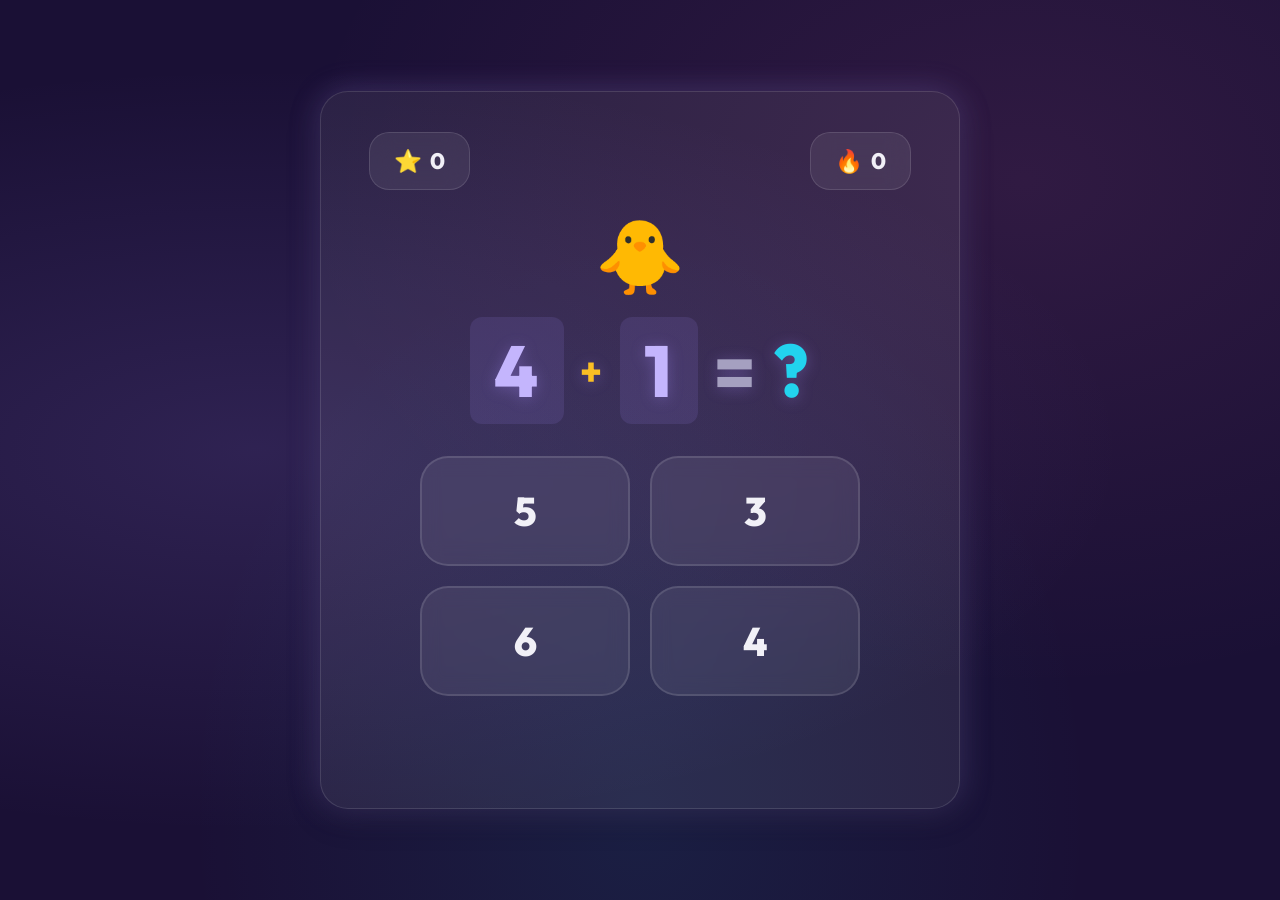
==== arithmatic/index.html @ 64e122e7 "arithmatic" ====
<!DOCTYPE html>
<html lang="en">
<head>
  <meta charset="UTF-8">
  <meta name="viewport" content="width=device-width, initial-scale=1.0, user-scalable=no">
  <meta name="description" content="A fun arithmetic game for toddlers — learn addition and subtraction with colorful animations!">
  <meta name="theme-color" content="#6C5CE7">
  <meta name="apple-mobile-web-app-capable" content="yes">
  <title>🧮 Math Fun! — Arithmetic Game for Kids</title>
  <link rel="preconnect" href="https://fonts.googleapis.com">
  <link rel="preconnect" href="https://fonts.gstatic.com" crossorigin>
  <link href="https://fonts.googleapis.com/css2?family=Outfit:wght@400;600;800&display=swap" rel="stylesheet">
  <link rel="stylesheet" href="style.css">
</head>
<body>
  <div id="app">
    <!-- Top Bar -->
    <header id="top-bar">
      <div class="score-badge" id="score-badge">
        <span class="score-icon">⭐</span>
        <span id="score-value">0</span>
      </div>
      <div class="streak-badge" id="streak-badge">
        <span class="streak-icon">🔥</span>
        <span id="streak-value">0</span>
      </div>
    </header>

    <!-- Game Card -->
    <main id="game-card">
      <div id="question-area">
        <div id="question-emoji" aria-hidden="true">🤔</div>
        <div id="question-text" role="heading" aria-level="1">
          <span id="num1" class="num">?</span>
          <span id="operator" class="op">+</span>
          <span id="num2" class="num">?</span>
          <span class="eq">=</span>
          <span class="q-mark">?</span>
        </div>
      </div>

      <div id="answers-grid" role="group" aria-label="Choose your answer">
        <button class="answer-btn" id="ans-0" aria-label="Answer option 1"></button>
        <button class="answer-btn" id="ans-1" aria-label="Answer option 2"></button>
        <button class="answer-btn" id="ans-2" aria-label="Answer option 3"></button>
        <button class="answer-btn" id="ans-3" aria-label="Answer option 4"></button>
      </div>

      <div id="feedback" aria-live="polite"></div>
    </main>

    <!-- Confetti Canvas -->
    <canvas id="confetti-canvas" aria-hidden="true"></canvas>
  </div>

  <script src="app.js"></script>
</body>
</html>
---- arithmatic/style.css ----
/* ============================================
   Math Fun! — Arithmetic Game for Kids
   ============================================ */

/* --- Design Tokens --- */
:root {
  --clr-bg: #1a1035;
  --clr-bg-card: rgba(255, 255, 255, 0.07);
  --clr-bg-card-border: rgba(255, 255, 255, 0.12);
  --clr-surface: #2d1f5e;
  --clr-primary: #a78bfa;
  --clr-primary-vivid: #c4b5fd;
  --clr-accent-green: #34d399;
  --clr-accent-red: #f87171;
  --clr-accent-yellow: #fbbf24;
  --clr-accent-pink: #f472b6;
  --clr-accent-cyan: #22d3ee;
  --clr-text: #f1f0f7;
  --clr-text-muted: #a5a0c0;

  --font-main: 'Outfit', system-ui, sans-serif;

  --radius-sm: 12px;
  --radius-md: 20px;
  --radius-lg: 28px;
  --radius-full: 50%;

  --shadow-soft: 0 8px 32px rgba(0, 0, 0, 0.3);
  --shadow-glow-green: 0 0 20px rgba(52, 211, 153, 0.4);
  --shadow-glow-red: 0 0 20px rgba(248, 113, 113, 0.4);
  --shadow-glow-primary: 0 0 30px rgba(167, 139, 250, 0.3);

  --transition-fast: 0.2s cubic-bezier(0.4, 0, 0.2, 1);
  --transition-bounce: 0.4s cubic-bezier(0.34, 1.56, 0.64, 1);
}

/* --- Reset & Base --- */
*, *::before, *::after {
  margin: 0;
  padding: 0;
  box-sizing: border-box;
}

html {
  font-size: 16px;
  -webkit-tap-highlight-color: transparent;
  -webkit-text-size-adjust: 100%;
}

body {
  font-family: var(--font-main);
  background: var(--clr-bg);
  background-image:
    radial-gradient(ellipse at 20% 50%, rgba(167, 139, 250, 0.15) 0%, transparent 60%),
    radial-gradient(ellipse at 80% 20%, rgba(244, 114, 182, 0.1) 0%, transparent 50%),
    radial-gradient(ellipse at 50% 90%, rgba(34, 211, 238, 0.08) 0%, transparent 50%);
  color: var(--clr-text);
  min-height: 100dvh;
  overflow: hidden;
  display: flex;
  align-items: center;
  justify-content: center;
}

/* --- App Container --- */
#app {
  width: 100%;
  max-width: 480px;
  min-height: 100dvh;
  display: flex;
  flex-direction: column;
  padding: 16px 20px 24px;
  position: relative;
}

/* --- Top Bar --- */
#top-bar {
  display: flex;
  justify-content: space-between;
  align-items: center;
  margin-bottom: 20px;
  flex-shrink: 0;
}

.score-badge,
.streak-badge {
  display: flex;
  align-items: center;
  gap: 8px;
  background: var(--clr-bg-card);
  backdrop-filter: blur(12px);
  -webkit-backdrop-filter: blur(12px);
  border: 1px solid var(--clr-bg-card-border);
  border-radius: var(--radius-md);
  padding: 10px 18px;
  font-size: 1.2rem;
  font-weight: 800;
  transition: transform var(--transition-bounce);
}

.score-badge.pop,
.streak-badge.pop {
  transform: scale(1.15);
}

.score-icon,
.streak-icon {
  font-size: 1.4rem;
}

/* --- Game Card --- */
#game-card {
  flex: 1;
  display: flex;
  flex-direction: column;
  align-items: center;
  justify-content: center;
  gap: 32px;
}

/* --- Question Area --- */
#question-area {
  text-align: center;
  animation: fadeSlideIn 0.5s ease-out;
}

#question-emoji {
  font-size: 3.5rem;
  margin-bottom: 16px;
  animation: float 3s ease-in-out infinite;
}

#question-text {
  font-size: 3rem;
  font-weight: 800;
  display: flex;
  align-items: center;
  justify-content: center;
  gap: 12px;
  letter-spacing: 2px;
  text-shadow: 0 2px 15px rgba(167, 139, 250, 0.3);
}

.num {
  color: var(--clr-primary-vivid);
  background: rgba(167, 139, 250, 0.12);
  padding: 4px 16px;
  border-radius: var(--radius-sm);
}

.op {
  color: var(--clr-accent-yellow);
  font-size: 2.4rem;
}

.eq {
  color: var(--clr-text-muted);
}

.q-mark {
  color: var(--clr-accent-cyan);
  animation: pulse 1.5s ease-in-out infinite;
}

/* Question transition */
#question-area.swap-out {
  animation: swapOut 0.25s ease-in forwards;
}

#question-area.swap-in {
  animation: swapIn 0.35s ease-out forwards;
}

/* --- Answer Grid --- */
#answers-grid {
  display: grid;
  grid-template-columns: 1fr 1fr;
  gap: 16px;
  width: 100%;
  max-width: 360px;
}

.answer-btn {
  font-family: var(--font-main);
  font-size: 1.8rem;
  font-weight: 800;
  padding: 20px 10px;
  border: 2px solid var(--clr-bg-card-border);
  border-radius: var(--radius-md);
  background: var(--clr-bg-card);
  backdrop-filter: blur(10px);
  -webkit-backdrop-filter: blur(10px);
  color: var(--clr-text);
  cursor: pointer;
  transition:
    transform var(--transition-fast),
    background var(--transition-fast),
    border-color var(--transition-fast),
    box-shadow var(--transition-fast);
  user-select: none;
  -webkit-user-select: none;
  min-height: 72px;
  position: relative;
  overflow: hidden;
}

.answer-btn::before {
  content: '';
  position: absolute;
  inset: 0;
  background: linear-gradient(135deg, rgba(255,255,255,0.08), transparent);
  opacity: 0;
  transition: opacity var(--transition-fast);
}

.answer-btn:hover::before,
.answer-btn:focus-visible::before {
  opacity: 1;
}

.answer-btn:active {
  transform: scale(0.95);
}

.answer-btn:focus-visible {
  outline: 3px solid var(--clr-primary);
  outline-offset: 3px;
}

/* Correct */
.answer-btn.correct {
  background: rgba(52, 211, 153, 0.2);
  border-color: var(--clr-accent-green);
  box-shadow: var(--shadow-glow-green);
  animation: correctPop 0.5s ease-out;
  color: var(--clr-accent-green);
}

/* Wrong */
.answer-btn.wrong {
  background: rgba(248, 113, 113, 0.15);
  border-color: var(--clr-accent-red);
  box-shadow: var(--shadow-glow-red);
  animation: shake 0.5s ease-out;
  color: var(--clr-accent-red);
}

/* Disabled after answer */
.answer-btn.disabled {
  pointer-events: none;
  opacity: 0.4;
}

/* --- Feedback --- */
#feedback {
  font-size: 1.3rem;
  font-weight: 600;
  min-height: 2rem;
  text-align: center;
  transition: opacity var(--transition-fast);
}

#feedback.correct-msg {
  color: var(--clr-accent-green);
  animation: feedbackPop 0.4s ease-out;
}

#feedback.wrong-msg {
  color: var(--clr-accent-red);
  animation: feedbackPop 0.4s ease-out;
}

/* --- Confetti Canvas --- */
#confetti-canvas {
  position: fixed;
  top: 0;
  left: 0;
  width: 100%;
  height: 100%;
  pointer-events: none;
  z-index: 1000;
}

/* ============================================
   Animations
   ============================================ */

@keyframes fadeSlideIn {
  from { opacity: 0; transform: translateY(20px); }
  to   { opacity: 1; transform: translateY(0); }
}

@keyframes swapOut {
  to { opacity: 0; transform: translateY(-30px) scale(0.9); }
}

@keyframes swapIn {
  from { opacity: 0; transform: translateY(30px) scale(0.9); }
  to   { opacity: 1; transform: translateY(0) scale(1); }
}

@keyframes float {
  0%, 100% { transform: translateY(0); }
  50%      { transform: translateY(-8px); }
}

@keyframes pulse {
  0%, 100% { opacity: 1; }
  50%      { opacity: 0.4; }
}

@keyframes correctPop {
  0%  { transform: scale(1); }
  40% { transform: scale(1.12); }
  100%{ transform: scale(1); }
}

@keyframes shake {
  0%, 100% { transform: translateX(0); }
  20%      { transform: translateX(-8px); }
  40%      { transform: translateX(8px); }
  60%      { transform: translateX(-6px); }
  80%      { transform: translateX(6px); }
}

@keyframes feedbackPop {
  0%  { opacity: 0; transform: scale(0.8); }
  60% { transform: scale(1.05); }
  100%{ opacity: 1; transform: scale(1); }
}

/* ============================================
   Responsive — Tablet
   ============================================ */

@media (min-width: 600px) {
  #app {
    max-width: 560px;
    padding: 32px 40px 40px;
    min-height: auto;
    margin: auto;
  }

  body {
    align-items: center;
    padding: 24px;
  }

  #question-emoji {
    font-size: 4.5rem;
  }

  #question-text {
    font-size: 4rem;
    gap: 16px;
  }

  .num {
    padding: 8px 24px;
  }

  #answers-grid {
    max-width: 440px;
    gap: 20px;
  }

  .answer-btn {
    font-size: 2.2rem;
    padding: 28px 14px;
    min-height: 90px;
    border-radius: var(--radius-lg);
  }

  .score-badge,
  .streak-badge {
    font-size: 1.4rem;
    padding: 14px 24px;
  }

  #feedback {
    font-size: 1.5rem;
  }
}

/* Large tablet / landscape */
@media (min-width: 900px) {
  #app {
    max-width: 640px;
    border-radius: var(--radius-lg);
    background: var(--clr-bg-card);
    border: 1px solid var(--clr-bg-card-border);
    box-shadow: var(--shadow-soft), var(--shadow-glow-primary);
    padding: 40px 48px 48px;
  }

  #question-text {
    font-size: 4.5rem;
  }

  .answer-btn {
    font-size: 2.5rem;
    min-height: 100px;
  }
}
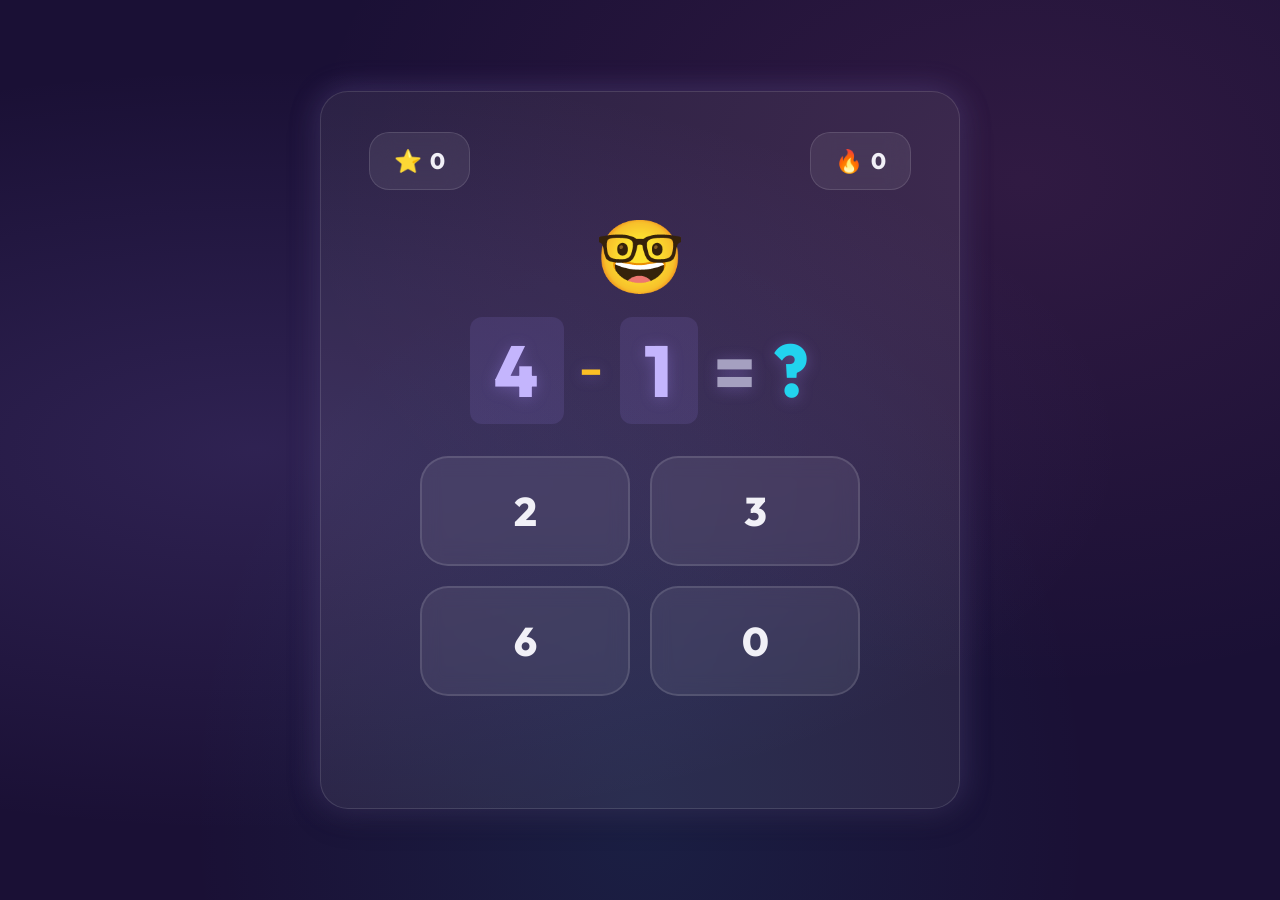
==== commit 7825c5ab: "pwa" ====
--- a/arithmatic/index.html
+++ b/arithmatic/index.html
@@ -1,17 +1,24 @@
 <!DOCTYPE html>
 <html lang="en">
+
 <head>
   <meta charset="UTF-8">
   <meta name="viewport" content="width=device-width, initial-scale=1.0, user-scalable=no">
-  <meta name="description" content="A fun arithmetic game for toddlers — learn addition and subtraction with colorful animations!">
+  <meta name="description"
+    content="A fun arithmetic game for toddlers — learn addition and subtraction with colorful animations!">
   <meta name="theme-color" content="#6C5CE7">
   <meta name="apple-mobile-web-app-capable" content="yes">
+  <meta name="apple-mobile-web-app-status-bar-style" content="black-translucent">
   <title>🧮 Math Fun! — Arithmetic Game for Kids</title>
+  <link rel="manifest" href="manifest.json">
+  <link rel="icon" type="image/png" sizes="512x512" href="icon-512.png">
+  <link rel="apple-touch-icon" href="icon-192.png">
   <link rel="preconnect" href="https://fonts.googleapis.com">
   <link rel="preconnect" href="https://fonts.gstatic.com" crossorigin>
   <link href="https://fonts.googleapis.com/css2?family=Outfit:wght@400;600;800&display=swap" rel="stylesheet">
   <link rel="stylesheet" href="style.css">
 </head>
+
 <body>
   <div id="app">
     <!-- Top Bar -->
@@ -54,5 +61,11 @@
   </div>
 
   <script src="app.js"></script>
+  <script>
+    if ('serviceWorker' in navigator) {
+      navigator.serviceWorker.register('sw.js').catch(() => { });
+    }
+  </script>
 </body>
-</html>
+
+</html>
